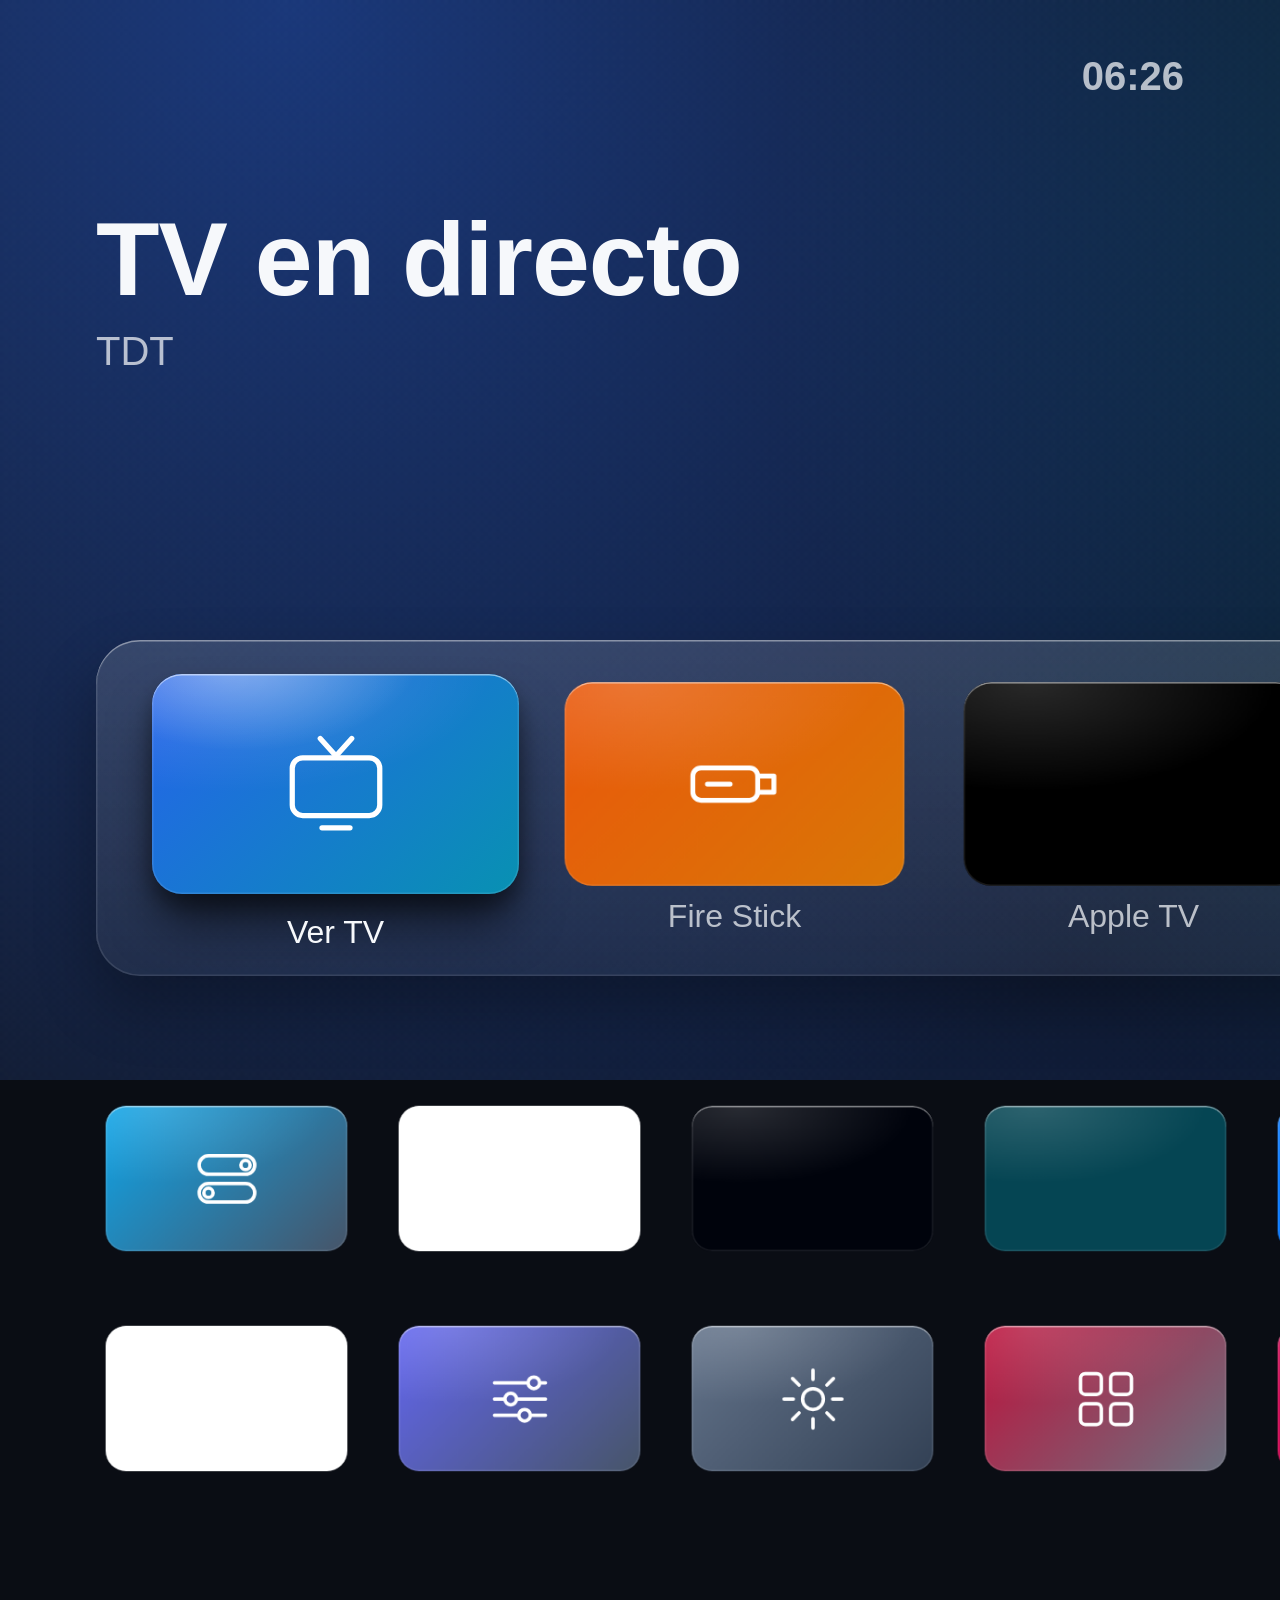
==== app/index.html @ e0f6c46e "Mi Menú: inicio propio para teles LG webOS rooteadas Menú (Dock y cuadrícula), centro de control con" ====
<!DOCTYPE html>
<html lang="es">
<head>
<meta charset="utf-8">
<title>Mi Menú</title>
<link rel="stylesheet" href="css/menu.css">
</head>
<body>
  <!-- Fondo ambiental: dos lienzos que se funden al cambiar de sección. -->
  <div id="ambient" aria-hidden="true">
    <canvas width="480" height="270"></canvas>
    <canvas width="480" height="270"></canvas>
  </div>

  <div id="clock"></div>

  <!-- La página entera sube al bajar a la cuadrícula. -->
  <div id="page">
    <!-- Franja superior: logo o título de la sección enfocada (dos capas para el fundido). -->
    <section id="topshelf">
      <div class="shelf-text"><img class="shelf-logo" alt=""><h1></h1><p></p></div>
      <div class="shelf-text"><img class="shelf-logo" alt=""><h1></h1><p></p></div>
    </section>

    <section id="dock">
      <!-- El cristal es una capa aparte detrás de las tarjetas: así lo que se mueve encima
           no obliga a recalcular su desenfoque. -->
      <div class="glass dock-glass"></div>
      <div class="row"><div class="track"></div></div>
    </section>

    <!-- Cuadrícula con el resto de accesos y todas las apps, como en Apple TV. -->
    <section id="grid"><div class="track grid-track"></div></section>
  </div>

  <div id="banner" role="status"></div>

  <!-- Capas superpuestas: flotan sobre el plano principal, que se oscurece detrás. -->
  <section id="settings" class="overlay" aria-label="Ajustes del menú">
    <div class="panel">
      <h2>Ajustes del menú</h2>
      <div class="setting" data-focusable data-command="reorder">
        <span>Reordenar accesos<small>Mueve las tarjetas, también entre filas y al Dock</small></span><span class="value">›</span>
      </div>
      <div class="setting" data-focusable data-command="sounds">
        <span>Sonidos<small>Al moverte, abrir y volver</small></span><span class="value"></span>
      </div>
      <div class="setting" data-focusable data-command="saver">
        <span>Salvapantallas<small>Paisajes y ciudades tras un rato sin usar el mando</small></span><span class="value"></span>
      </div>
      <div class="setting" data-focusable data-command="reduceMotion">
        <span>Reducir movimiento<small>Sin animaciones: más ágil y sin mareos</small></span><span class="value"></span>
      </div>
      <div class="setting" data-focusable data-command="reduceTransparency">
        <span>Reducir transparencia<small>Fondos opacos en lugar de cristal</small></span><span class="value"></span>
      </div>
      <div class="setting" data-focusable data-command="home">
        <span>La tecla Home abre<small>Si algo falla, vuelve al inicio de LG</small></span><span class="value"></span>
      </div>
    </div>
  </section>

  <section id="confirm" class="overlay" aria-label="Confirmación">
    <div class="panel">
      <h2>¿Volver al inicio de LG?</h2>
      <p>La tecla Home abrirá el inicio de LG y la tele ya no arrancará en Mi Menú.
        Podrás reactivarlo abriendo Mi Menú desde las apps de LG → Ajustes.</p>
      <div class="setting" data-focusable data-command="lgHome"><span>Volver al inicio de LG</span></div>
      <div class="setting" data-focusable data-command="cancel"><span>Cancelar</span></div>
    </div>
  </section>

  <!-- Salvapantallas: dos capas de foto para el fundido, y la hora. -->
  <section id="saver" aria-hidden="true">
    <img alt=""><img alt="">
    <div class="saver-info">
      <div class="saver-time"></div>
      <div class="saver-date"></div>
      <div class="saver-place"></div>
    </div>
  </section>

  <div id="toast" role="status"></div>
  <div id="bench" hidden></div>

  <!-- La clave para hablar con el vigilante: la escribe token.sh en la tele (no está en el paquete). -->
  <script src="token.js"></script>
  <script src="js/luna.js"></script>
  <script src="js/watcher.js"></script>
  <script src="js/focus.js"></script>
  <script src="js/sound.js"></script>
  <script src="js/photos.js"></script>
  <script src="js/saver.js"></script>
  <script src="js/main.js"></script>
</body>
</html>
---- app/css/menu.css ----
/* Mi Menú: estética "Liquid Glass".
   Reglas de fluidez: solo se animan transform (scale/translate) y opacity; el cristal del
   Dock es relleno translúcido (el desenfoque real es opcional: cuesta la mitad de los fps);
   las tarjetas no llevan cristal. */

:root {
  --ease: cubic-bezier(0.2, 0.8, 0.2, 1);
  --dur: 260ms;
  --dur-slow: 520ms;
  --dur-page: 480ms;
  /* Fundidos de fondo y arte: curva simétrica, que no arranca de golpe como --ease. */
  --ease-fade: cubic-bezier(0.4, 0, 0.2, 1);
  --dur-fade: 450ms;
  --text: #f6f8fb;
  --text-dim: rgba(246, 248, 251, 0.72);
  --base: #0a0d14;
  /* La tarjeta se diseña a tamaño enfocado (así se ve nítida) y en reposo se encoge (340x204). */
  --tile-w: 367px;
  --tile-h: 220px;
  --tile-rest: 0.926;
  --radius: 30px;
  --gap: 32px;
}

html.reduce-motion {
  --dur: 0ms;
  --dur-slow: 0ms;
  --dur-page: 0ms;
  --dur-fade: 0ms;
}

html, body {
  margin: 0;
  width: 1920px;
  height: 1080px;
  overflow: hidden;
  background: var(--base);
  color: var(--text);
  font-family: "LG Smart UI", "Droid Sans", sans-serif;
}

/* ---- Fondo ambiental ---- */

/* Contexto de apilamiento propio: el z-index de los lienzos no sale de aquí. */
#ambient {
  position: absolute;
  inset: 0;
  z-index: 0;
}

/* Solo el lienzo visible (y el que entra durante el fundido) se compone. */
#ambient canvas {
  position: absolute;
  left: 0;
  top: 0;
  width: 1920px;
  height: 1080px;
  opacity: 0;
  visibility: hidden;
  will-change: opacity;
}

#ambient canvas.on {
  opacity: 1;
  visibility: visible;
  transition: opacity var(--dur-fade) var(--ease-fade);
}

/* ---- Reloj y franja superior ---- */

#clock {
  position: absolute;
  z-index: 2;
  top: 54px;
  right: 96px;
  font-size: 40px;
  font-weight: 600;
  color: var(--text-dim);
}

/* ---- Página: franja superior + Dock arriba, cuadrícula debajo ---- */

/* El desplazamiento vertical (translate) y la altura los pone main.js según la cuadrícula. */
#page {
  position: absolute;
  left: 0;
  top: 0;
  width: 1920px;
  height: 1900px;
  transition: translate var(--dur-page) var(--ease);
  will-change: transform;
}

#topshelf {
  position: absolute;
  left: 96px;
  top: 200px;
  width: 1400px;
  height: 260px;
}

.shelf-text {
  position: absolute;
  left: 0;
  top: 0;
  opacity: 0;
  translate: 0 18px;
  transition: opacity var(--dur) var(--ease), translate var(--dur-slow) var(--ease);
}

.shelf-text.on {
  opacity: 1;
  translate: 0 0;
}

/* Sin text-shadow: redibujar una sombra difuminada en cada cambio de título es caro. */
.shelf-text h1 {
  margin: 0;
  font-size: 104px;
  font-weight: 600;
  letter-spacing: -1px;
}

.shelf-text p {
  margin: 10px 0 0;
  font-size: 40px;
  color: var(--text-dim);
}

/* Logo de la app en lugar del título: alineado a la izquierda como el texto y con un tamaño máximo
   que iguala logos anchos (Netflix) y casi cuadrados (HBO Max). */
.shelf-logo {
  display: block;
  width: 720px;
  height: 210px;
  margin-top: 16px;
  object-fit: contain;
  object-position: left center;
}

.shelf-logo:not([src]),
.has-logo h1,
.has-logo p {
  display: none;
}

/* ---- Cristal ---- */

.glass {
  background: linear-gradient(180deg, rgba(255, 255, 255, 0.14), rgba(255, 255, 255, 0.06));
  box-shadow:
    inset 0 1.5px 0 rgba(255, 255, 255, 0.35),
    inset 0 0 0 1.5px rgba(255, 255, 255, 0.10),
    0 30px 60px rgba(0, 0, 0, 0.30);
}

/* Desenfoque real del fondo (caro en esta tele). */
html.real-blur .glass {
  backdrop-filter: blur(16px) saturate(160%);
}

/* Modo "reducir transparencia": relleno casi opaco, sin desenfoque. */
html.reduce-transparency .glass {
  backdrop-filter: none;
  background: rgba(30, 36, 50, 0.94);
}

/* ---- Dock (fila 0) y cuadrícula ---- */

#dock {
  position: absolute;
  left: 96px;
  right: 96px;
  top: 640px;
  height: 336px;
}

.dock-glass {
  position: absolute;
  inset: 0;
  border-radius: 44px;
  transition: opacity var(--dur-page) var(--ease);
}

/* En la cuadrícula no debe asomar el canto del cristal por arriba. */
html.in-grid .dock-glass {
  opacity: 0;
}

/* La fila del Dock queda por encima del cristal y alineada con las de la cuadrícula. Si tiene más
   tarjetas de las que caben, se desplaza y se recorta en los bordes del cristal (no por arriba ni
   por abajo, para no cortar sombras ni etiquetas). */
#dock .row {
  position: absolute;
  left: 0;
  right: 0;
  top: 34px;
  padding: 0 56px;
  overflow-x: clip;
}

/* Las filas no recortan: las tarjetas que no caben asoman por el borde de la pantalla. */
.track {
  position: relative;
  display: flex;
  gap: var(--gap);
  transition: translate var(--dur-slow) var(--ease);
}

/* Cuadrícula de todas las apps, como la de Apple TV: 6 columnas de tarjetas más pequeñas que las
   del Dock (mismas variables, redefinidas aquí). Empieza justo por debajo del borde de la
   pantalla: en el Dock no asoma nada cortado. */
#grid {
  --tile-w: 261px;
  --tile-h: 157px;
  --radius: 22px;
  position: absolute;
  left: 96px;
  right: 96px;
  top: 1100px;
}

.grid-track {
  display: grid;
  grid-template-columns: repeat(6, var(--tile-w));
  column-gap: var(--gap);
  row-gap: 20px;
}

#grid .tile-art img {
  width: 96px;
  height: 96px;
}

#grid .tile-art svg {
  width: 80px;
  height: 80px;
}

/* Como en tvOS, el nombre solo se ve en la app enfocada. */
#grid .tile-label {
  font-size: 26px;
  opacity: 0;
}

#grid .slot.focused .tile-label {
  opacity: 1;
}

/* ---- Tarjetas ---- */

.slot {
  flex: none;
  width: var(--tile-w);
}

.tile {
  position: relative;
  height: var(--tile-h);
  scale: var(--tile-rest);
  transition: scale var(--dur) var(--ease), translate var(--dur) var(--ease);
  will-change: transform;
}

.focused .tile {
  scale: 1;
}

/* Sombra de elevación ya dibujada: al enfocar solo cambia su opacidad. */
.tile::before {
  content: "";
  position: absolute;
  inset: 0;
  border-radius: var(--radius);
  box-shadow: 0 34px 50px -8px rgba(0, 0, 0, 0.6), 0 12px 20px rgba(0, 0, 0, 0.35);
  opacity: 0;
  transition: opacity var(--dur) var(--ease);
  will-change: opacity;
}

.focused .tile::before {
  opacity: 1;
}

/* Capas de la tarjeta (de atrás adelante): fondo, icono y brillo. */
.tile-face {
  position: absolute;
  inset: 0;
  border-radius: var(--radius);
  overflow: hidden;
}

.tile-bg {
  position: absolute;
  inset: 0;
  background: var(--tile-bg);
}

/* Sin will-change: capas permanentes para icono y brillo salieron más caras en la tele
   (más trabajo de composición en cada fotograma) que crearlas al animar. */
.tile-art {
  position: absolute;
  inset: 0;
  display: flex;
  align-items: center;
  justify-content: center;
  color: #fff;
}

.tile-art svg {
  width: 112px;
  height: 112px;
}

/* Logos a su tamaño nativo (130 px) para que se vean nítidos; su fondo es el de la tarjeta. */
.tile-art img {
  display: block;
  width: 130px;
  height: 130px;
}

.tile-shine {
  position: absolute;
  inset: -48px;
  background: radial-gradient(55% 45% at 30% 8%, rgba(255, 255, 255, 0.38), transparent 70%);
  opacity: 0;
  transition: opacity var(--dur) var(--ease);
}

.focused .tile-shine {
  opacity: 1;
}

/* Brillo suave y borde de luz por encima de todo, como el canto del vidrio. Va encima del
   icono para que fondo y logo reciban la misma luz y no se note el cuadrado del logo. */
.tile-face::after {
  content: "";
  position: absolute;
  inset: 0;
  border-radius: inherit;
  background: radial-gradient(120% 90% at 20% 0%, rgba(255, 255, 255, 0.16), transparent 60%);
  box-shadow: inset 0 1.5px 0 rgba(255, 255, 255, 0.45), inset 0 0 0 1.5px rgba(255, 255, 255, 0.10);
}

/* Opacidad en vez de color: se anima sin redibujar el texto. */
.tile-label {
  margin-top: 12px;
  text-align: center;
  font-size: 32px;
  color: var(--text);
  opacity: 0.72;
  translate: 0 -8px;
  transition: translate var(--dur) var(--ease), opacity var(--dur) var(--ease);
}

.focused .tile-label {
  translate: 0 8px;
  opacity: 1;
}

/* Logo reconocible: el nombre sobra cuando la tarjeta está enfocada (la franja superior ya lo dice). */
.logo.focused .tile-label {
  opacity: 0;
}

/* ---- Modo reordenar ---- */

/* Tarjeta cogida: se levanta y lleva un aro de luz. */
.holding .tile {
  translate: 0 -16px;
}

.holding .tile-face::after {
  box-shadow: inset 0 0 0 5px rgba(255, 255, 255, 0.95);
}

#banner {
  position: absolute;
  z-index: 4;
  top: 40px;
  left: 50%;
  padding: 20px 40px;
  border-radius: 999px;
  background: rgba(16, 20, 30, 0.9);
  font-size: 32px;
  white-space: nowrap;
  opacity: 0;
  translate: -50% -20px;
  transition: opacity var(--dur) var(--ease), translate var(--dur) var(--ease);
}

#banner.on {
  opacity: 1;
  translate: -50% 0;
}

/* ---- Capas superpuestas (ajustes, confirmaciones) ---- */

.overlay {
  position: absolute;
  z-index: 5;
  inset: 0;
  display: flex;
  align-items: center;
  justify-content: center;
  visibility: hidden;
  transition: visibility 0s linear var(--dur-slow);
}

.overlay.open {
  visibility: visible;
  transition-delay: 0s;
}

/* Oscurece el plano principal para que el panel flote por encima. */
.overlay::before {
  content: "";
  position: absolute;
  inset: 0;
  background: rgba(4, 6, 10, 0.55);
  opacity: 0;
  transition: opacity var(--dur) var(--ease);
}

.overlay.open::before {
  opacity: 1;
}

/* Relleno semitransparente simple, no cristal: flota sobre el cristal del Dock sin apilar
   vidrio sobre vidrio. Entra subiendo y con un leve zoom. */
.panel {
  position: relative;
  width: 1080px;
  padding: 56px 56px 44px;
  border-radius: 44px;
  background: rgba(30, 35, 48, 0.92);
  box-shadow: inset 0 1.5px 0 rgba(255, 255, 255, 0.18), 0 40px 90px rgba(0, 0, 0, 0.55);
  opacity: 0;
  translate: 0 36px;
  scale: 0.97;
  transition: opacity var(--dur) var(--ease), translate var(--dur-slow) var(--ease), scale var(--dur-slow) var(--ease);
}

.overlay.open .panel {
  opacity: 1;
  translate: 0 0;
  scale: 1;
}

html.reduce-transparency .panel {
  background: rgb(30, 35, 48);
}

.panel h2 {
  margin: 0 0 28px 36px;
  font-size: 56px;
  font-weight: 600;
}

.panel p {
  margin: 0 36px 36px;
  font-size: 34px;
  line-height: 1.4;
  color: var(--text-dim);
}

/* Filas de ajustes: la enfocada se vuelve blanca (placa ya dibujada, solo cambia su opacidad)
   con texto oscuro, como en tvOS. */
.setting {
  position: relative;
  display: flex;
  align-items: center;
  justify-content: space-between;
  padding: 24px 36px;
  border-radius: 24px;
  font-size: 38px;
  transition: scale var(--dur) var(--ease);
}

.setting + .setting {
  margin-top: 8px;
}

.setting::before {
  content: "";
  position: absolute;
  inset: 0;
  border-radius: inherit;
  background: rgba(255, 255, 255, 0.95);
  box-shadow: 0 16px 34px rgba(0, 0, 0, 0.35);
  opacity: 0;
  transition: opacity var(--dur) var(--ease);
}

.setting > * {
  position: relative;
}

.setting small {
  display: block;
  margin-top: 6px;
  font-size: 28px;
  color: var(--text-dim);
}

.setting .value {
  color: var(--text-dim);
}

.setting.focused {
  scale: 1.03;
  color: #0b0f17;
}

.setting.focused::before {
  opacity: 1;
}

.setting.focused small,
.setting.focused .value {
  color: rgba(11, 15, 23, 0.62);
}

/* ---- Salvapantallas ---- */

#saver {
  position: absolute;
  z-index: 20;
  inset: 0;
  background: #000;
  opacity: 0;
  visibility: hidden;
  transition: opacity 1.2s var(--ease), visibility 0s linear 1.2s;
}

#saver.on {
  opacity: 1;
  visibility: visible;
  transition-delay: 0s;
}

#saver img {
  position: absolute;
  inset: 0;
  width: 1920px;
  height: 1080px;
  object-fit: cover;
  opacity: 0;
  transition: opacity 2s ease;
}

#saver img.on {
  opacity: 1;
}

/* Degradado inferior para que la hora se lea sobre cualquier foto. */
#saver::after {
  content: "";
  position: absolute;
  left: 0;
  right: 0;
  bottom: 0;
  height: 460px;
  background: linear-gradient(to top, rgba(0, 0, 0, 0.6), transparent);
}

.saver-info {
  position: absolute;
  z-index: 1;
  left: 96px;
  bottom: 84px;
}

.saver-time {
  font-size: 150px;
  font-weight: 300;
  line-height: 1;
}

.saver-date {
  margin-top: 10px;
  font-size: 44px;
}

.saver-date::first-letter {
  text-transform: uppercase;
}

.saver-place {
  margin-top: 22px;
  font-size: 36px;
  font-weight: 600;
}

/* Con el salvapantallas ya opaco, el menú de debajo no se compone. */
html.saver-covering #page,
html.saver-covering #ambient,
html.saver-covering #clock {
  visibility: hidden;
}

/* ---- Variantes en prueba (parámetro "debug") ---- */

/* Probados y descartados: quitar will-change de las tarjetas (peor), quitarlo solo en la cuadrícula
   (sin mejora: 52,2 fps frente a 53,1) y content-visibility en la cuadrícula (sin mejora). */
html.dbg-minimal #grid {
  display: none;
}

/* ---- Avisos y panel de medición ---- */

#toast {
  position: absolute;
  z-index: 6;
  top: 48px;
  left: 50%;
  padding: 20px 36px;
  border-radius: 28px;
  background: rgba(16, 20, 30, 0.88);
  font-size: 32px;
  opacity: 0;
  translate: -50% -20px;
  transition: opacity var(--dur) var(--ease), translate var(--dur) var(--ease);
}

#toast.on {
  opacity: 1;
  translate: -50% 0;
}

#bench {
  position: absolute;
  z-index: 6;
  top: 48px;
  left: 96px;
  padding: 24px 32px;
  border-radius: 24px;
  background: rgba(0, 0, 0, 0.8);
  font-size: 30px;
  line-height: 1.4;
  white-space: pre;
}
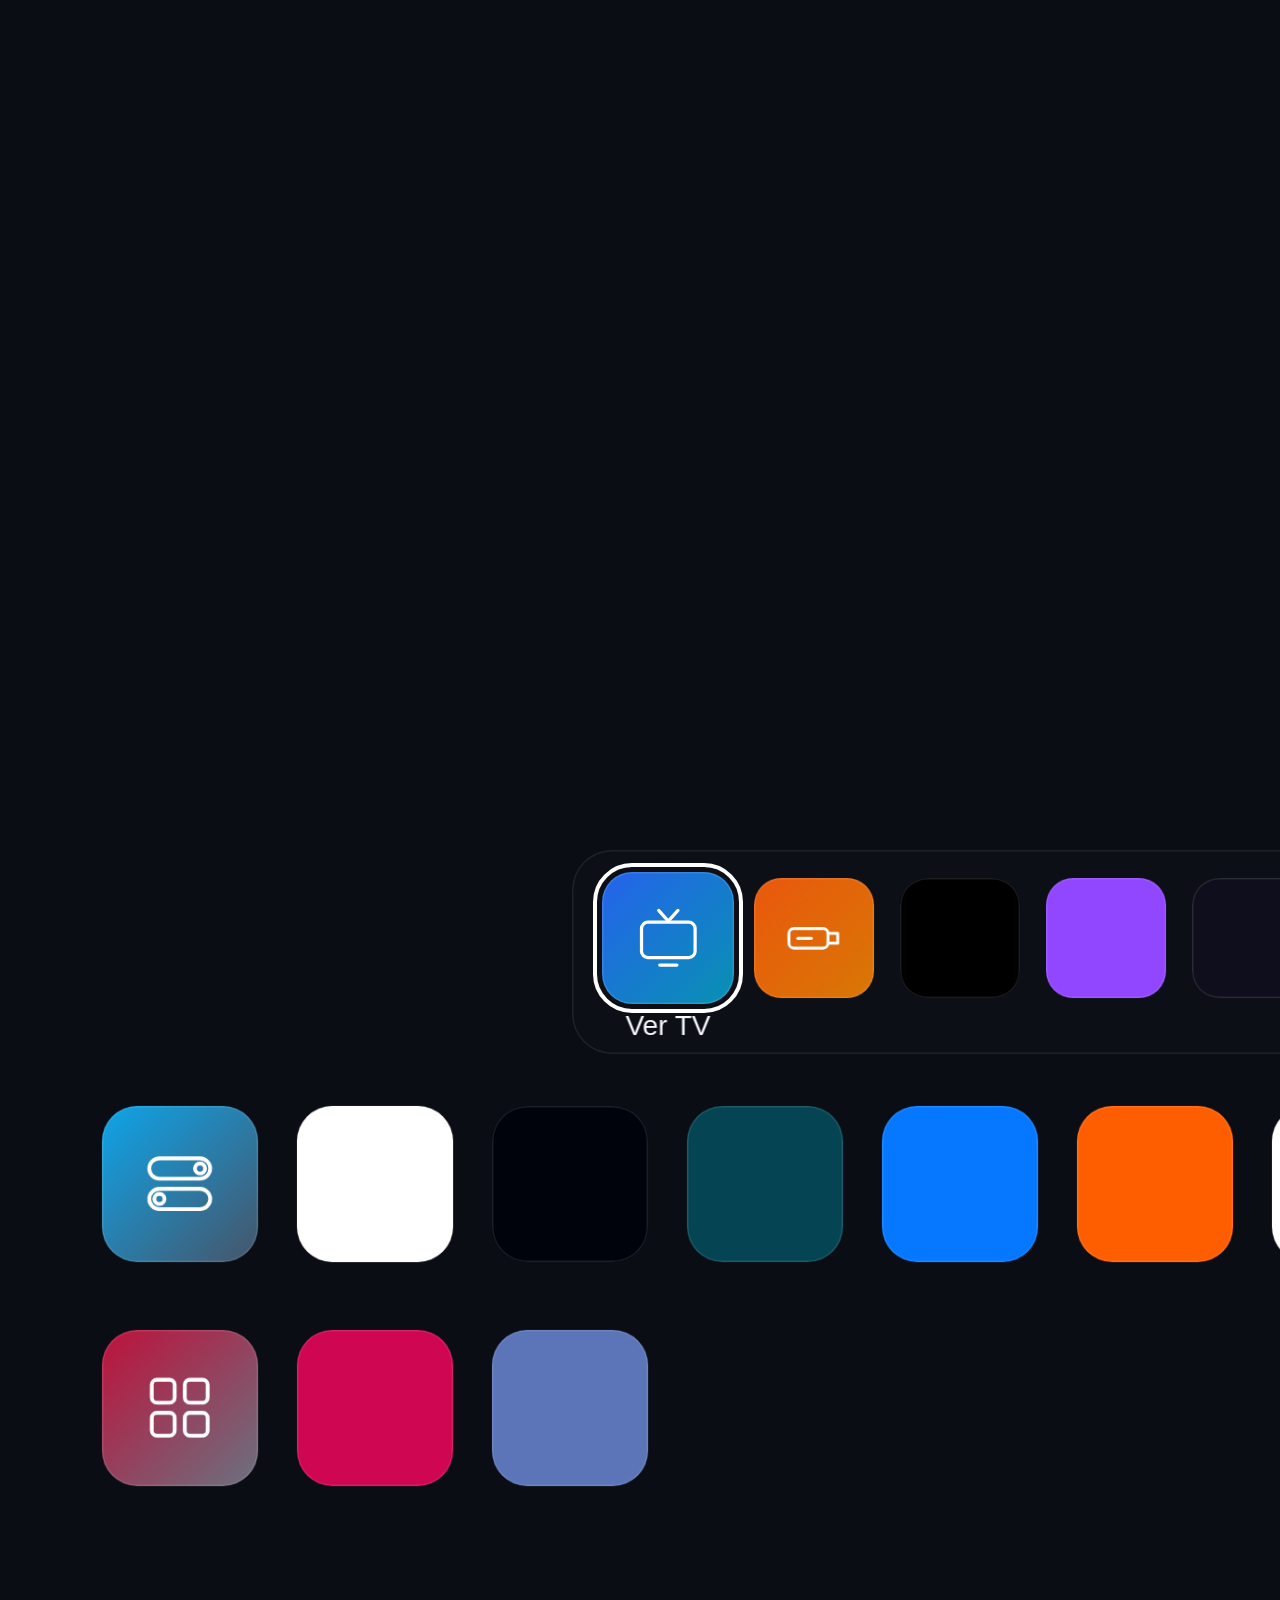
==== commit 9d7abda4: "Paisajes con la hora en grande, tiempo y Dock pequeño (en pruebas) Co-Authored-By: Claude Fable 5.2 " ====
--- a/app/index.html
+++ b/app/index.html
@@ -6,30 +6,20 @@
 <link rel="stylesheet" href="css/menu.css">
 </head>
 <body>
-  <!-- Fondo ambiental: dos lienzos que se funden al cambiar de sección. -->
-  <div id="ambient" aria-hidden="true">
-    <canvas width="480" height="270"></canvas>
-    <canvas width="480" height="270"></canvas>
-  </div>
-
-  <div id="clock"></div>
+  <!-- Paisaje de fondo: dos juegos de lienzos (foto y hora) que scene.js crea y funde. -->
+  <div id="scene" aria-hidden="true"></div>
+  <div id="dateline"><span class="date"></span><span class="wx"></span></div>
+  <!-- Oscurece el paisaje cuando se baja a la cuadrícula. -->
+  <div id="scrim" aria-hidden="true"></div>
 
   <!-- La página entera sube al bajar a la cuadrícula. -->
   <div id="page">
-    <!-- Franja superior: logo o título de la sección enfocada (dos capas para el fundido). -->
-    <section id="topshelf">
-      <div class="shelf-text"><img class="shelf-logo" alt=""><h1></h1><p></p></div>
-      <div class="shelf-text"><img class="shelf-logo" alt=""><h1></h1><p></p></div>
-    </section>
-
     <section id="dock">
-      <!-- El cristal es una capa aparte detrás de las tarjetas: así lo que se mueve encima
-           no obliga a recalcular su desenfoque. -->
-      <div class="glass dock-glass"></div>
+      <div class="dock-glass"></div>
       <div class="row"><div class="track"></div></div>
     </section>
 
-    <!-- Cuadrícula con el resto de accesos y todas las apps, como en Apple TV. -->
+    <!-- Cuadrícula con el resto de accesos y todas las apps. -->
     <section id="grid"><div class="track grid-track"></div></section>
   </div>
 
@@ -46,13 +36,16 @@
         <span>Sonidos<small>Al moverte, abrir y volver</small></span><span class="value"></span>
       </div>
       <div class="setting" data-focusable data-command="saver">
-        <span>Salvapantallas<small>Paisajes y ciudades tras un rato sin usar el mando</small></span><span class="value"></span>
+        <span>Esconder el menú en reposo<small>Queda el paisaje con la hora</small></span><span class="value"></span>
+      </div>
+      <div class="setting" data-focusable data-command="scene">
+        <span>Paisaje<small>Amanecer, día, atardecer y noche</small></span><span class="value"></span>
+      </div>
+      <div class="setting" data-focusable data-command="weather">
+        <span>El tiempo<small>Junto a la fecha; de día, niebla si está cubierto</small></span><span class="value"></span>
       </div>
       <div class="setting" data-focusable data-command="reduceMotion">
         <span>Reducir movimiento<small>Sin animaciones: más ágil y sin mareos</small></span><span class="value"></span>
-      </div>
-      <div class="setting" data-focusable data-command="reduceTransparency">
-        <span>Reducir transparencia<small>Fondos opacos en lugar de cristal</small></span><span class="value"></span>
       </div>
       <div class="setting" data-focusable data-command="home">
         <span>La tecla Home abre<small>Si algo falla, vuelve al inicio de LG</small></span><span class="value"></span>
@@ -70,16 +63,6 @@
     </div>
   </section>
 
-  <!-- Salvapantallas: dos capas de foto para el fundido, y la hora. -->
-  <section id="saver" aria-hidden="true">
-    <img alt=""><img alt="">
-    <div class="saver-info">
-      <div class="saver-time"></div>
-      <div class="saver-date"></div>
-      <div class="saver-place"></div>
-    </div>
-  </section>
-
   <div id="toast" role="status"></div>
   <div id="bench" hidden></div>
 
@@ -89,8 +72,8 @@
   <script src="js/watcher.js"></script>
   <script src="js/focus.js"></script>
   <script src="js/sound.js"></script>
-  <script src="js/photos.js"></script>
   <script src="js/saver.js"></script>
+  <script src="js/scene.js"></script>
   <script src="js/main.js"></script>
 </body>
 </html>
--- a/app/css/menu.css
+++ b/app/css/menu.css
@@ -1,7 +1,6 @@
-/* Mi Menú: estética "Liquid Glass".
-   Reglas de fluidez: solo se animan transform (scale/translate) y opacity; el cristal del
-   Dock es relleno translúcido (el desenfoque real es opcional: cuesta la mitad de los fps);
-   las tarjetas no llevan cristal. */
+/* Mi Menú: un paisaje con la hora en grande, y abajo un Dock pequeño.
+   Reglas de fluidez: solo se animan transform (scale/translate) y opacity; nada de desenfoques ni
+   sombras que se redibujen; el paisaje va en lienzos (scene.js), no en imágenes. */
 
 :root {
   --ease: cubic-bezier(0.2, 0.8, 0.2, 1);
@@ -14,12 +13,11 @@
   --text: #f6f8fb;
   --text-dim: rgba(246, 248, 251, 0.72);
   --base: #0a0d14;
-  /* La tarjeta se diseña a tamaño enfocado (así se ve nítida) y en reposo se encoge (340x204). */
-  --tile-w: 367px;
-  --tile-h: 220px;
-  --tile-rest: 0.926;
+  /* La tarjeta se diseña a tamaño enfocado (así se ve nítida) y en reposo se encoge. */
+  --tile: 132px;
+  --tile-rest: 0.91;
   --radius: 30px;
-  --gap: 32px;
+  --gap: 14px;
 }
 
 html.reduce-motion {
@@ -39,167 +37,139 @@
   font-family: "LG Smart UI", "Droid Sans", sans-serif;
 }
 
-/* ---- Fondo ambiental ---- */
+/* ---- Paisaje, fecha y tiempo ---- */
 
 /* Contexto de apilamiento propio: el z-index de los lienzos no sale de aquí. */
-#ambient {
+#scene {
   position: absolute;
   inset: 0;
   z-index: 0;
 }
 
-/* Solo el lienzo visible (y el que entra durante el fundido) se compone. */
-#ambient canvas {
-  position: absolute;
+/* Cada lienzo se funde por separado (un contenedor con opacidad obligaría a componer una capa de
+   pantalla completa de más). El que no se ve mide 1x1. */
+.scene-bg,
+.scene-clock {
+  position: absolute;
+  opacity: 0;
+  transition: opacity 1.2s ease-in-out;
+  will-change: opacity;
+}
+
+.scene-bg {
   left: 0;
   top: 0;
   width: 1920px;
   height: 1080px;
-  opacity: 0;
-  visibility: hidden;
+}
+
+.scene-bg.on,
+.scene-clock.on {
+  opacity: 1;
+}
+
+html.reduce-motion .scene-bg,
+html.reduce-motion .scene-clock {
+  transition-duration: 0s;
+}
+
+/* La posición y el color los pone scene.js según el paisaje. */
+#dateline {
+  position: absolute;
+  z-index: 1;
+  left: 0;
+  right: 0;
+  top: 96px;
+  text-align: center;
+  white-space: nowrap;
+  font-size: 34px;
+  line-height: 40px;
+  font-weight: 500;
+  text-shadow: 0 2px 18px rgba(0, 0, 0, 0.25);
+}
+
+#dateline.plain {
+  text-shadow: none;
+}
+
+#dateline .wx {
+  margin-left: 22px;
+  font-weight: 400;
+  opacity: 0.78;
+}
+
+#dateline svg {
+  width: 30px;
+  height: 30px;
+  margin-right: 8px;
+  vertical-align: -5px;
+}
+
+/* Velo sobre el paisaje al bajar a la cuadrícula: las tarjetas se leen y la hora queda de fondo. */
+#scrim {
+  position: absolute;
+  z-index: 1;
+  inset: 0;
+  background: rgba(6, 8, 12, 0.74);
+  opacity: 0;
+  transition: opacity var(--dur-page) var(--ease);
   will-change: opacity;
 }
 
-#ambient canvas.on {
-  opacity: 1;
-  visibility: visible;
-  transition: opacity var(--dur-fade) var(--ease-fade);
-}
-
-/* ---- Reloj y franja superior ---- */
-
-#clock {
-  position: absolute;
-  z-index: 2;
-  top: 54px;
-  right: 96px;
-  font-size: 40px;
-  font-weight: 600;
-  color: var(--text-dim);
-}
-
-/* ---- Página: franja superior + Dock arriba, cuadrícula debajo ---- */
+html.in-grid #scrim {
+  opacity: 1;
+}
+
+/* ---- Página: el Dock abajo; la cuadrícula, por debajo del borde de la pantalla ---- */
 
 /* El desplazamiento vertical (translate) y la altura los pone main.js según la cuadrícula. */
 #page {
   position: absolute;
+  z-index: 2;
   left: 0;
   top: 0;
   width: 1920px;
   height: 1900px;
-  transition: translate var(--dur-page) var(--ease);
+  transition: translate var(--dur-page) var(--ease), opacity 1.2s ease;
   will-change: transform;
 }
 
-#topshelf {
-  position: absolute;
-  left: 96px;
-  top: 200px;
-  width: 1400px;
-  height: 260px;
-}
-
-.shelf-text {
-  position: absolute;
-  left: 0;
-  top: 0;
-  opacity: 0;
-  translate: 0 18px;
-  transition: opacity var(--dur) var(--ease), translate var(--dur-slow) var(--ease);
-}
-
-.shelf-text.on {
-  opacity: 1;
-  translate: 0 0;
-}
-
-/* Sin text-shadow: redibujar una sombra difuminada en cada cambio de título es caro. */
-.shelf-text h1 {
-  margin: 0;
-  font-size: 104px;
-  font-weight: 600;
-  letter-spacing: -1px;
-}
-
-.shelf-text p {
-  margin: 10px 0 0;
-  font-size: 40px;
-  color: var(--text-dim);
-}
-
-/* Logo de la app en lugar del título: alineado a la izquierda como el texto y con un tamaño máximo
-   que iguala logos anchos (Netflix) y casi cuadrados (HBO Max). */
-.shelf-logo {
-  display: block;
-  width: 720px;
-  height: 210px;
-  margin-top: 16px;
-  object-fit: contain;
-  object-position: left center;
-}
-
-.shelf-logo:not([src]),
-.has-logo h1,
-.has-logo p {
-  display: none;
-}
-
-/* ---- Cristal ---- */
-
-.glass {
-  background: linear-gradient(180deg, rgba(255, 255, 255, 0.14), rgba(255, 255, 255, 0.06));
-  box-shadow:
-    inset 0 1.5px 0 rgba(255, 255, 255, 0.35),
-    inset 0 0 0 1.5px rgba(255, 255, 255, 0.10),
-    0 30px 60px rgba(0, 0, 0, 0.30);
-}
-
-/* Desenfoque real del fondo (caro en esta tele). */
-html.real-blur .glass {
-  backdrop-filter: blur(16px) saturate(160%);
-}
-
-/* Modo "reducir transparencia": relleno casi opaco, sin desenfoque. */
-html.reduce-transparency .glass {
-  backdrop-filter: none;
-  background: rgba(30, 36, 50, 0.94);
-}
-
-/* ---- Dock (fila 0) y cuadrícula ---- */
-
+/* Reposo (saver.js): solo queda el paisaje. */
+html.idle #page,
+html.idle #scrim {
+  opacity: 0;
+}
+
+/* El Dock se ajusta a sus tarjetas y queda centrado; si no caben, su fila se desplaza. */
 #dock {
   position: absolute;
-  left: 96px;
-  right: 96px;
-  top: 640px;
-  height: 336px;
+  left: 50%;
+  top: 850px;
+  max-width: 1728px;
+  translate: -50% 0;
 }
 
 .dock-glass {
   position: absolute;
   inset: 0;
-  border-radius: 44px;
+  border-radius: 40px;
+  background: rgba(16, 18, 24, 0.6);
+  box-shadow: inset 0 0 0 1.5px rgba(255, 255, 255, 0.08);
   transition: opacity var(--dur-page) var(--ease);
 }
 
-/* En la cuadrícula no debe asomar el canto del cristal por arriba. */
+/* En la cuadrícula no debe asomar el canto de la barra por arriba. */
 html.in-grid .dock-glass {
   opacity: 0;
 }
 
-/* La fila del Dock queda por encima del cristal y alineada con las de la cuadrícula. Si tiene más
-   tarjetas de las que caben, se desplaza y se recorta en los bordes del cristal (no por arriba ni
-   por abajo, para no cortar sombras ni etiquetas). */
+/* El hueco de abajo es para el nombre de la tarjeta enfocada. */
 #dock .row {
-  position: absolute;
-  left: 0;
-  right: 0;
-  top: 34px;
-  padding: 0 56px;
+  position: relative;
+  padding: 22px 30px 50px;
   overflow-x: clip;
 }
 
-/* Las filas no recortan: las tarjetas que no caben asoman por el borde de la pantalla. */
 .track {
   position: relative;
   display: flex;
@@ -207,13 +177,12 @@
   transition: translate var(--dur-slow) var(--ease);
 }
 
-/* Cuadrícula de todas las apps, como la de Apple TV: 6 columnas de tarjetas más pequeñas que las
-   del Dock (mismas variables, redefinidas aquí). Empieza justo por debajo del borde de la
-   pantalla: en el Dock no asoma nada cortado. */
+/* Cuadrícula de todas las apps: 9 columnas de tarjetas algo mayores que las del Dock (mismas
+   variables, redefinidas aquí). Empieza justo por debajo del borde de la pantalla. */
 #grid {
-  --tile-w: 261px;
-  --tile-h: 157px;
-  --radius: 22px;
+  --tile: 168px;
+  --tile-rest: 0.93;
+  --radius: 38px;
   position: absolute;
   left: 96px;
   right: 96px;
@@ -222,41 +191,22 @@
 
 .grid-track {
   display: grid;
-  grid-template-columns: repeat(6, var(--tile-w));
-  column-gap: var(--gap);
-  row-gap: 20px;
-}
-
-#grid .tile-art img {
-  width: 96px;
-  height: 96px;
-}
-
-#grid .tile-art svg {
-  width: 80px;
-  height: 80px;
-}
-
-/* Como en tvOS, el nombre solo se ve en la app enfocada. */
-#grid .tile-label {
-  font-size: 26px;
-  opacity: 0;
-}
-
-#grid .slot.focused .tile-label {
-  opacity: 1;
+  grid-template-columns: repeat(9, var(--tile));
+  column-gap: 27px;
+  row-gap: 56px;
 }
 
 /* ---- Tarjetas ---- */
 
 .slot {
+  position: relative;
   flex: none;
-  width: var(--tile-w);
+  width: var(--tile);
 }
 
 .tile {
   position: relative;
-  height: var(--tile-h);
+  height: var(--tile);
   scale: var(--tile-rest);
   transition: scale var(--dur) var(--ease), translate var(--dur) var(--ease);
   will-change: transform;
@@ -266,38 +216,38 @@
   scale: 1;
 }
 
-/* Sombra de elevación ya dibujada: al enfocar solo cambia su opacidad. */
-.tile::before {
+/* Foco: un aro blanco separado de la tarjeta, ya dibujado; al enfocar solo cambia su opacidad. */
+.tile::after {
   content: "";
   position: absolute;
-  inset: 0;
-  border-radius: var(--radius);
-  box-shadow: 0 34px 50px -8px rgba(0, 0, 0, 0.6), 0 12px 20px rgba(0, 0, 0, 0.35);
+  inset: -9px;
+  border: 4px solid #fff;
+  border-radius: calc(var(--radius) + 9px);
   opacity: 0;
   transition: opacity var(--dur) var(--ease);
-  will-change: opacity;
-}
-
-.focused .tile::before {
-  opacity: 1;
-}
-
-/* Capas de la tarjeta (de atrás adelante): fondo, icono y brillo. */
+}
+
+.focused .tile::after {
+  opacity: 1;
+}
+
 .tile-face {
   position: absolute;
   inset: 0;
   border-radius: var(--radius);
   overflow: hidden;
-}
-
-.tile-bg {
-  position: absolute;
-  inset: 0;
   background: var(--tile-bg);
 }
 
-/* Sin will-change: capas permanentes para icono y brillo salieron más caras en la tele
-   (más trabajo de composición en cada fotograma) que crearlas al animar. */
+/* Canto de luz fino, para que las tarjetas oscuras no se pierdan sobre la barra. */
+.tile-face::after {
+  content: "";
+  position: absolute;
+  inset: 0;
+  border-radius: inherit;
+  box-shadow: inset 0 0 0 1.5px rgba(255, 255, 255, 0.12);
+}
+
 .tile-art {
   position: absolute;
   inset: 0;
@@ -308,59 +258,34 @@
 }
 
 .tile-art svg {
-  width: 112px;
-  height: 112px;
-}
-
-/* Logos a su tamaño nativo (130 px) para que se vean nítidos; su fondo es el de la tarjeta. */
+  width: 52%;
+  height: 52%;
+}
+
+/* El icono de la app ocupa toda la tarjeta; su fondo es el de la tarjeta. */
 .tile-art img {
   display: block;
-  width: 130px;
-  height: 130px;
-}
-
-.tile-shine {
-  position: absolute;
-  inset: -48px;
-  background: radial-gradient(55% 45% at 30% 8%, rgba(255, 255, 255, 0.38), transparent 70%);
+  width: 100%;
+  height: 100%;
+  object-fit: cover;
+}
+
+/* El nombre solo se ve en la tarjeta enfocada. Opacidad en vez de color: se anima sin redibujar. */
+.tile-label {
+  position: absolute;
+  left: 50%;
+  top: 100%;
+  translate: -50% 6px;
+  white-space: nowrap;
+  font-size: 28px;
+  font-weight: 500;
+  color: var(--text);
   opacity: 0;
   transition: opacity var(--dur) var(--ease);
 }
 
-.focused .tile-shine {
-  opacity: 1;
-}
-
-/* Brillo suave y borde de luz por encima de todo, como el canto del vidrio. Va encima del
-   icono para que fondo y logo reciban la misma luz y no se note el cuadrado del logo. */
-.tile-face::after {
-  content: "";
-  position: absolute;
-  inset: 0;
-  border-radius: inherit;
-  background: radial-gradient(120% 90% at 20% 0%, rgba(255, 255, 255, 0.16), transparent 60%);
-  box-shadow: inset 0 1.5px 0 rgba(255, 255, 255, 0.45), inset 0 0 0 1.5px rgba(255, 255, 255, 0.10);
-}
-
-/* Opacidad en vez de color: se anima sin redibujar el texto. */
-.tile-label {
-  margin-top: 12px;
-  text-align: center;
-  font-size: 32px;
-  color: var(--text);
-  opacity: 0.72;
-  translate: 0 -8px;
-  transition: translate var(--dur) var(--ease), opacity var(--dur) var(--ease);
-}
-
 .focused .tile-label {
-  translate: 0 8px;
-  opacity: 1;
-}
-
-/* Logo reconocible: el nombre sobra cuando la tarjeta está enfocada (la franja superior ya lo dice). */
-.logo.focused .tile-label {
-  opacity: 0;
+  opacity: 1;
 }
 
 /* ---- Modo reordenar ---- */
@@ -370,8 +295,8 @@
   translate: 0 -16px;
 }
 
-.holding .tile-face::after {
-  box-shadow: inset 0 0 0 5px rgba(255, 255, 255, 0.95);
+.holding .tile-label {
+  translate: -50% -10px;
 }
 
 #banner {
@@ -431,7 +356,7 @@
 .panel {
   position: relative;
   width: 1080px;
-  padding: 56px 56px 44px;
+  padding: 44px 56px 36px;
   border-radius: 44px;
   background: rgba(30, 35, 48, 0.92);
   box-shadow: inset 0 1.5px 0 rgba(255, 255, 255, 0.18), 0 40px 90px rgba(0, 0, 0, 0.55);
@@ -445,10 +370,6 @@
   opacity: 1;
   translate: 0 0;
   scale: 1;
-}
-
-html.reduce-transparency .panel {
-  background: rgb(30, 35, 48);
 }
 
 .panel h2 {
@@ -471,9 +392,9 @@
   display: flex;
   align-items: center;
   justify-content: space-between;
-  padding: 24px 36px;
+  padding: 18px 36px;
   border-radius: 24px;
-  font-size: 38px;
+  font-size: 36px;
   transition: scale var(--dur) var(--ease);
 }
 
@@ -519,84 +440,6 @@
 .setting.focused small,
 .setting.focused .value {
   color: rgba(11, 15, 23, 0.62);
-}
-
-/* ---- Salvapantallas ---- */
-
-#saver {
-  position: absolute;
-  z-index: 20;
-  inset: 0;
-  background: #000;
-  opacity: 0;
-  visibility: hidden;
-  transition: opacity 1.2s var(--ease), visibility 0s linear 1.2s;
-}
-
-#saver.on {
-  opacity: 1;
-  visibility: visible;
-  transition-delay: 0s;
-}
-
-#saver img {
-  position: absolute;
-  inset: 0;
-  width: 1920px;
-  height: 1080px;
-  object-fit: cover;
-  opacity: 0;
-  transition: opacity 2s ease;
-}
-
-#saver img.on {
-  opacity: 1;
-}
-
-/* Degradado inferior para que la hora se lea sobre cualquier foto. */
-#saver::after {
-  content: "";
-  position: absolute;
-  left: 0;
-  right: 0;
-  bottom: 0;
-  height: 460px;
-  background: linear-gradient(to top, rgba(0, 0, 0, 0.6), transparent);
-}
-
-.saver-info {
-  position: absolute;
-  z-index: 1;
-  left: 96px;
-  bottom: 84px;
-}
-
-.saver-time {
-  font-size: 150px;
-  font-weight: 300;
-  line-height: 1;
-}
-
-.saver-date {
-  margin-top: 10px;
-  font-size: 44px;
-}
-
-.saver-date::first-letter {
-  text-transform: uppercase;
-}
-
-.saver-place {
-  margin-top: 22px;
-  font-size: 36px;
-  font-weight: 600;
-}
-
-/* Con el salvapantallas ya opaco, el menú de debajo no se compone. */
-html.saver-covering #page,
-html.saver-covering #ambient,
-html.saver-covering #clock {
-  visibility: hidden;
 }
 
 /* ---- Variantes en prueba (parámetro "debug") ---- */
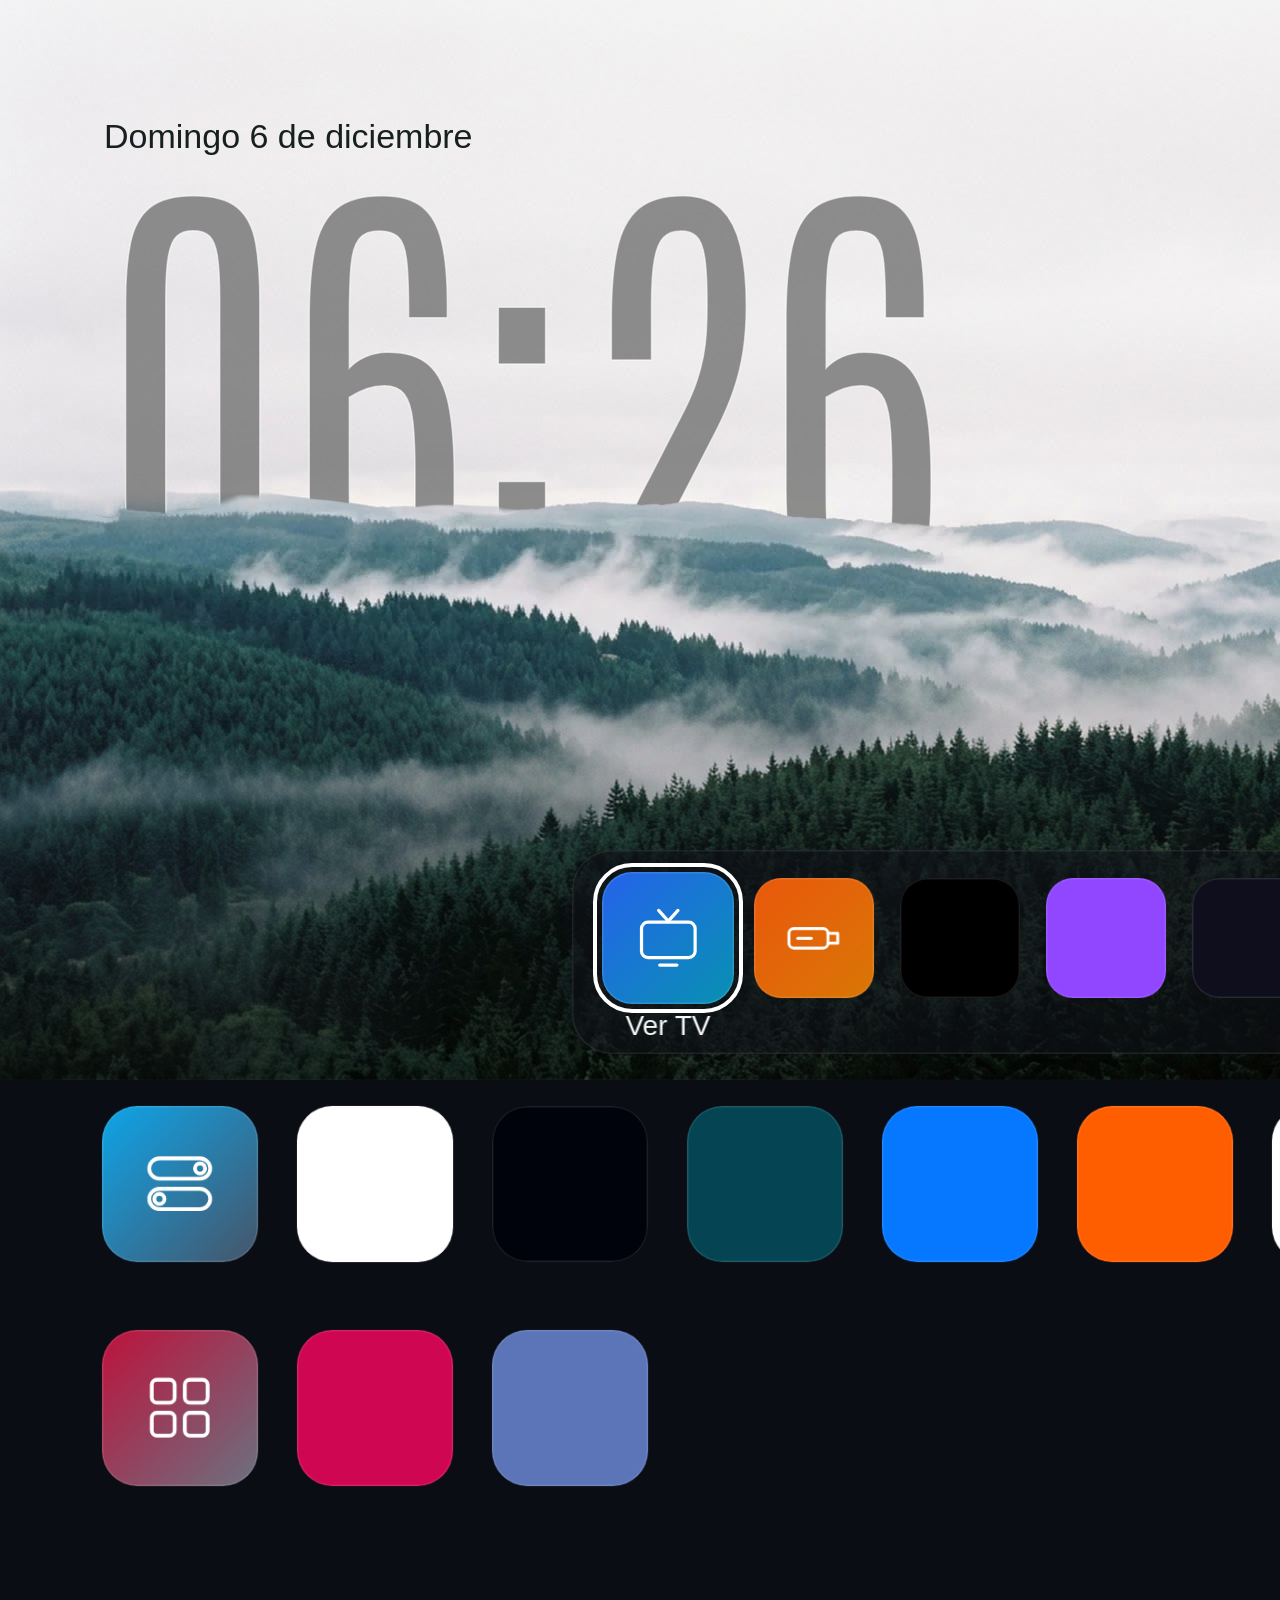
==== commit 425083cb: "Un único fondo: el bosque con niebla (0.23) Se quitan las fotos reales, el cambio de paisaje según e" ====
--- a/app/index.html
+++ b/app/index.html
@@ -6,7 +6,7 @@
 <link rel="stylesheet" href="css/menu.css">
 </head>
 <body>
-  <!-- Paisaje de fondo: dos juegos de lienzos (foto y hora) que scene.js crea y funde. -->
+  <!-- Paisaje de fondo: dos lienzos (la foto y la hora) que crea scene.js. -->
   <div id="scene" aria-hidden="true"></div>
   <div id="dateline"><span class="date"></span><span class="wx"></span></div>
   <!-- Oscurece el paisaje cuando se baja a la cuadrícula. -->
@@ -38,11 +38,8 @@
       <div class="setting" data-focusable data-command="saver">
         <span>Esconder el menú en reposo<small>Queda el paisaje con la hora</small></span><span class="value"></span>
       </div>
-      <div class="setting" data-focusable data-command="scene">
-        <span>Paisaje<small>Amanecer, día, atardecer y noche</small></span><span class="value"></span>
-      </div>
       <div class="setting" data-focusable data-command="weather">
-        <span>El tiempo<small>Junto a la fecha; de día, niebla si está cubierto</small></span><span class="value"></span>
+        <span>El tiempo<small>Junto a la fecha</small></span><span class="value"></span>
       </div>
       <div class="setting" data-focusable data-command="reduceMotion">
         <span>Reducir movimiento<small>Sin animaciones: más ágil y sin mareos</small></span><span class="value"></span>
--- a/app/css/menu.css
+++ b/app/css/menu.css
@@ -46,8 +46,7 @@
   z-index: 0;
 }
 
-/* Cada lienzo se funde por separado (un contenedor con opacidad obligaría a componer una capa de
-   pantalla completa de más). El que no se ve mide 1x1. */
+/* Los lienzos aparecen con un fundido cuando el paisaje termina de cargar. */
 .scene-bg,
 .scene-clock {
   position: absolute;
@@ -73,23 +72,17 @@
   transition-duration: 0s;
 }
 
-/* La posición y el color los pone scene.js según el paisaje. */
+/* Sobre la hora, alineada con ella y oscura sobre el cielo claro de la niebla. */
 #dateline {
   position: absolute;
   z-index: 1;
-  left: 0;
-  right: 0;
-  top: 96px;
-  text-align: center;
+  left: 104px;
+  top: 116px;
+  color: #16201d;
   white-space: nowrap;
   font-size: 34px;
   line-height: 40px;
   font-weight: 500;
-  text-shadow: 0 2px 18px rgba(0, 0, 0, 0.25);
-}
-
-#dateline.plain {
-  text-shadow: none;
 }
 
 #dateline .wx {
@@ -155,11 +148,17 @@
   border-radius: 40px;
   background: rgba(16, 18, 24, 0.6);
   box-shadow: inset 0 0 0 1.5px rgba(255, 255, 255, 0.08);
+}
+
+/* En la cuadrícula el Dock queda fuera, por arriba: se esconde para que no asome su borde, y la
+   fecha también (se cruzaría con las tarjetas). */
+#dock,
+#dateline {
   transition: opacity var(--dur-page) var(--ease);
 }
 
-/* En la cuadrícula no debe asomar el canto de la barra por arriba. */
-html.in-grid .dock-glass {
+html.in-grid #dock,
+html.in-grid #dateline {
   opacity: 0;
 }
 
@@ -483,3 +482,4 @@
   line-height: 1.4;
   white-space: pre;
 }
+
